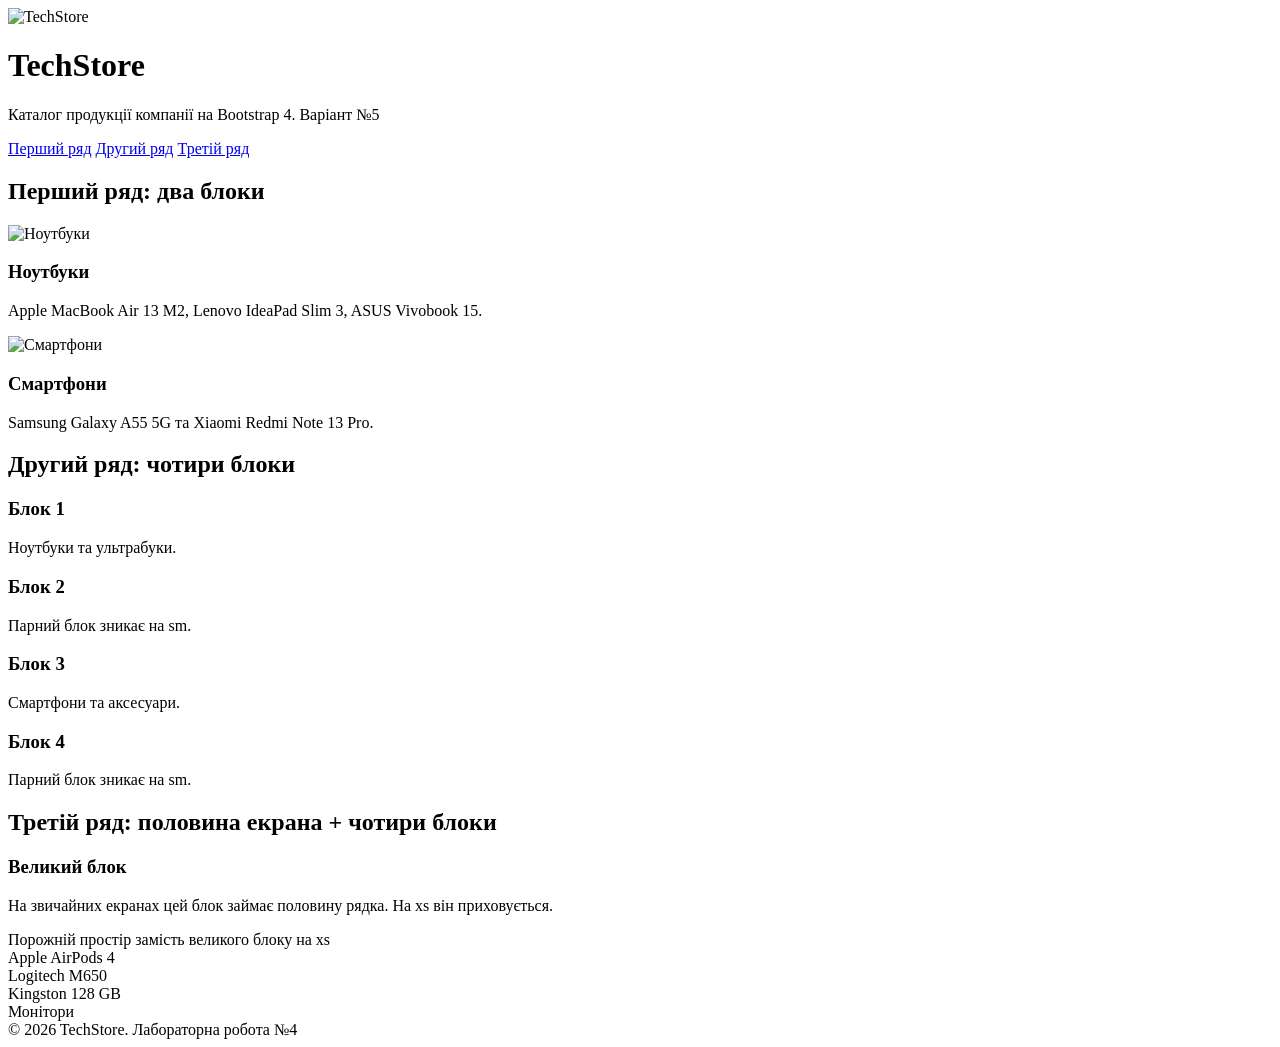
==== site.html @ 72d88a69 "Add files via upload" ====
<!DOCTYPE html>
<html lang="uk">
<head>
  <meta charset="UTF-8">
  <meta name="viewport" content="width=device-width, initial-scale=1, shrink-to-fit=no">
  <meta name="description" content="Лабораторна робота №4 Bootstrap 4 TechStore">
  <meta name="keywords" content="Bootstrap 4, TechStore, Grid, адаптивність">
  <meta name="author" content="Курка Євгеній">
  <title>TechStore — Bootstrap 4</title>
  <link rel="stylesheet" href="css/bootstrap.min.css">
  <link rel="stylesheet" href="css/style.css">
</head>
<body>
<header class="page-header text-center py-4 mb-4">
  <div class="container">
    <img src="img/logo.svg" alt="TechStore">
    <h1 class="display-4">TechStore</h1>
    <p class="lead mb-0">Каталог продукції компанії на Bootstrap 4. Варіант №5</p>
  </div>
</header>
<nav class="top-nav mb-4">
  <a href="#row1">Перший ряд</a>
  <a href="#row2">Другий ряд</a>
  <a href="#row3">Третій ряд</a>
</nav>
<main class="container mb-5">
  <section id="row1" class="mb-4">
    <h2 class="h4 mb-3 section-title">Перший ряд: два блоки</h2>
    <div class="row align-items-stretch">
      <div class="col-12 col-sm-6 col-md-5 offset-md-1 col-lg-6 offset-lg-0 mb-3">
        <article class="lab-block lab-block--blue p-4 h-100">
          <img src="img/laptop.svg" alt="Ноутбуки">
          <h3>Ноутбуки</h3>
          <p>Apple MacBook Air 13 M2, Lenovo IdeaPad Slim 3, ASUS Vivobook 15.</p>
        </article>
      </div>
      <div class="col-12 col-sm-6 col-md-5 col-lg-6 mb-3">
        <article class="lab-block lab-block--green p-4 h-100">
          <img src="img/phone.svg" alt="Смартфони">
          <h3>Смартфони</h3>
          <p>Samsung Galaxy A55 5G та Xiaomi Redmi Note 13 Pro.</p>
        </article>
      </div>
    </div>
  </section>
  <section id="row2" class="mb-4">
    <h2 class="h4 mb-3 section-title">Другий ряд: чотири блоки</h2>
    <div class="row">
      <div class="col-12 col-sm-6 col-md-3 mb-3">
        <article class="lab-block p-4 h-100"><h3>Блок 1</h3><p>Ноутбуки та ультрабуки.</p></article>
      </div>
      <div class="col-12 col-sm-6 col-md-3 mb-3 d-sm-none d-md-block">
        <article class="lab-block lab-block--yellow p-4 h-100"><h3>Блок 2</h3><p>Парний блок зникає на sm.</p></article>
      </div>
      <div class="col-12 col-sm-6 col-md-3 mb-3">
        <article class="lab-block p-4 h-100"><h3>Блок 3</h3><p>Смартфони та аксесуари.</p></article>
      </div>
      <div class="col-12 col-sm-6 col-md-3 mb-3 d-sm-none d-md-block">
        <article class="lab-block lab-block--pink p-4 h-100"><h3>Блок 4</h3><p>Парний блок зникає на sm.</p></article>
      </div>
    </div>
  </section>
  <section id="row3" class="mb-4">
    <h2 class="h4 mb-3 section-title">Третій ряд: половина екрана + чотири блоки</h2>
    <div class="row">
      <div class="col-12 col-md-6 mb-3 d-none d-sm-block">
        <article class="lab-block lab-block--dark p-4 h-100">
          <h3>Великий блок</h3>
          <p>На звичайних екранах цей блок займає половину рядка. На xs він приховується.</p>
        </article>
      </div>
      <div class="col-12 mb-3 d-block d-sm-none">
        <div class="empty-xs">Порожній простір замість великого блоку на xs</div>
      </div>
      <div class="col-12 col-md-6 mb-3">
        <div class="row">
          <div class="col-12 col-sm-6 mb-3"><article class="lab-block small-block p-4">Apple AirPods 4</article></div>
          <div class="col-12 col-sm-6 mb-3"><article class="lab-block small-block p-4">Logitech M650</article></div>
          <div class="col-12 col-sm-6 mb-3"><article class="lab-block small-block p-4">Kingston 128 GB</article></div>
          <div class="col-12 col-sm-6 mb-3"><article class="lab-block small-block p-4">Монітори</article></div>
        </div>
      </div>
    </div>
  </section>
</main>
<footer class="footer">© 2026 TechStore. Лабораторна робота №4</footer>
<script src="js/bootstrap.bundle.min.js"></script>
</body></html>
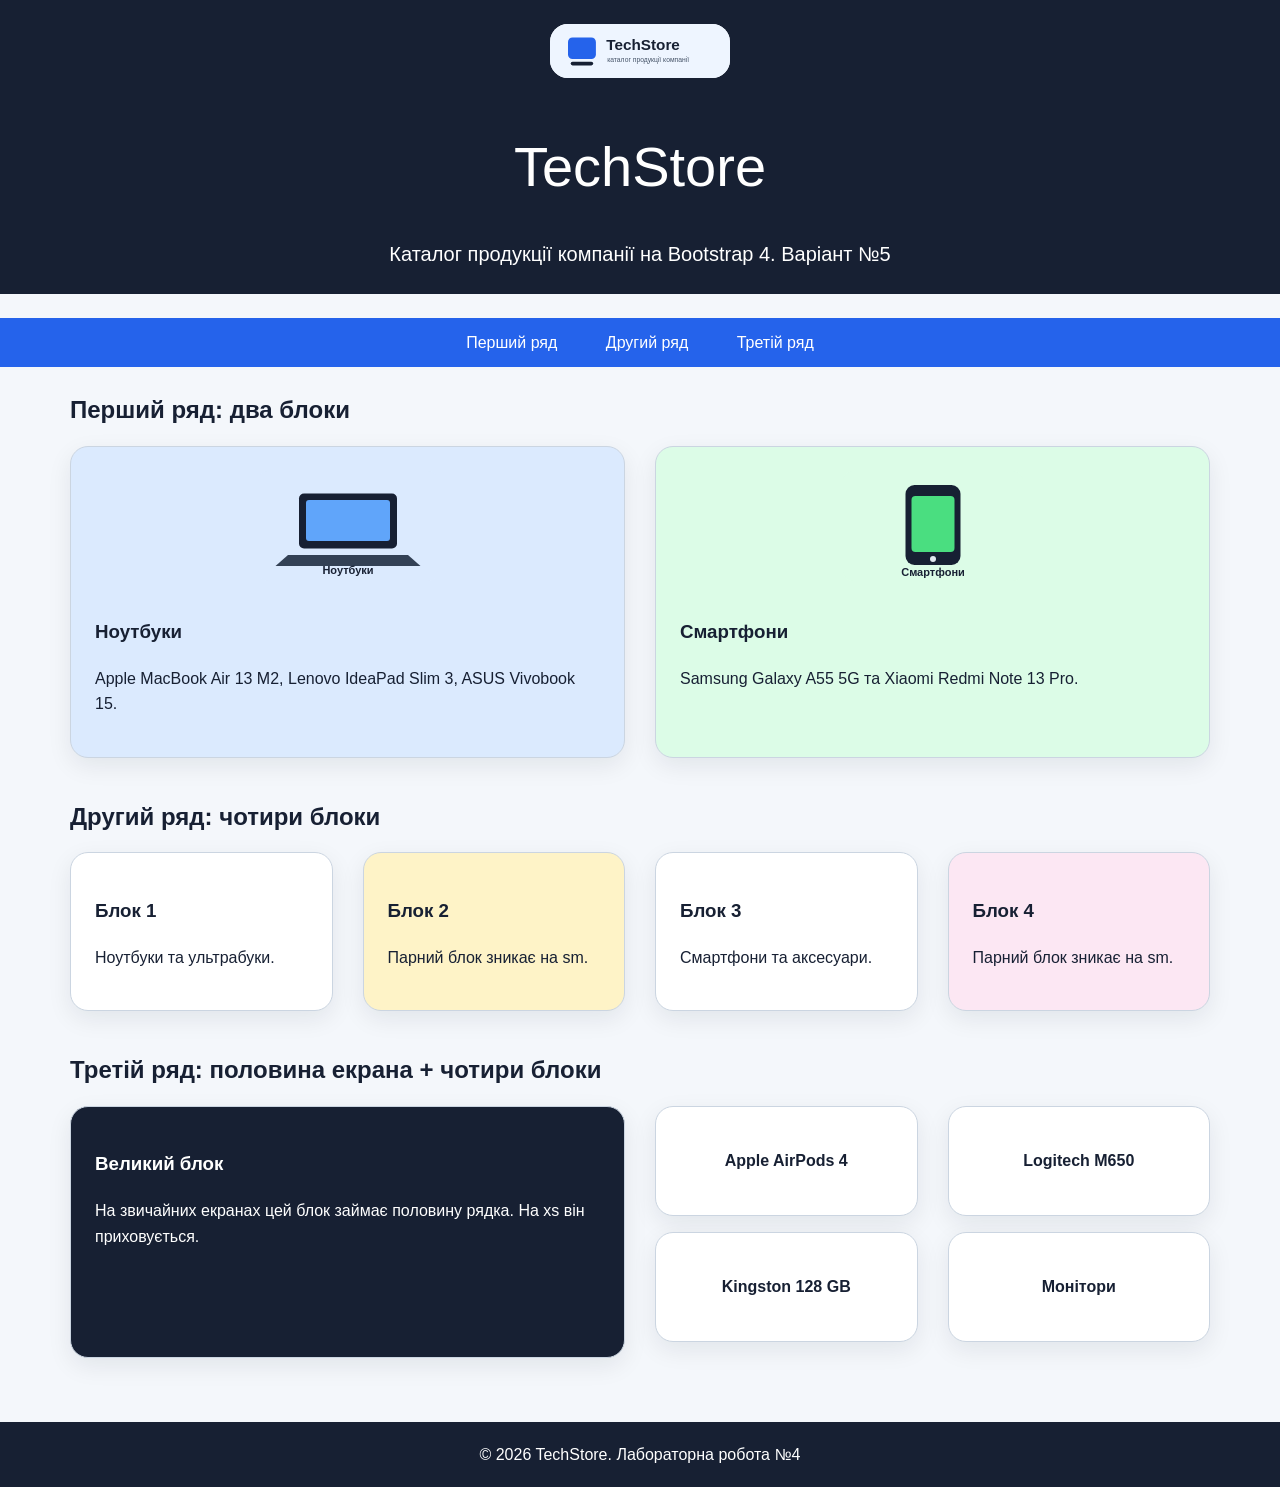
==== commit ba072915: "Add files via upload" ====
--- a/site.html
+++ b/site.html
@@ -69,8 +69,8 @@
           <p>На звичайних екранах цей блок займає половину рядка. На xs він приховується.</p>
         </article>
       </div>
-      <div class="col-12 mb-3 d-block d-sm-none">
-        <div class="empty-xs">Порожній простір замість великого блоку на xs</div>
+      <div class="col-12 mb-3 d-block d-sm-none empty-xs">
+        <div class="empty-xs"></div>
       </div>
       <div class="col-12 col-md-6 mb-3">
         <div class="row">
--- a/css/style.css
+++ b/css/style.css
@@ -0,0 +1,2 @@
+
+*{box-sizing:border-box}body{margin:0;font-family:Arial,Verdana,sans-serif;background:#f4f7fb;color:#172033;line-height:1.6}.page-header{background:#172033;color:#fff}.page-header img{width:180px;max-width:100%;background:#fff;border-radius:18px;margin-bottom:10px}.top-nav{background:#2563eb;padding:12px;text-align:center}.top-nav a{color:#fff;text-decoration:none;margin:0 10px;padding:8px 12px;border-radius:10px}.top-nav a:hover{background:#1d4ed8;text-decoration:none}.section-title{font-weight:700;color:#172033}.lab-block{border-radius:18px;border:1px solid #cbd5e1;box-shadow:0 8px 24px rgba(15,23,42,.08);background:#fff;transition:.3s;min-height:150px}.lab-block:hover{transform:translateY(-4px)}.lab-block--blue{background:#dbeafe}.lab-block--green{background:#dcfce7}.lab-block--yellow{background:#fef3c7}.lab-block--pink{background:#fce7f3}.lab-block--dark{background:#172033;color:#fff}.lab-block img{width:100%;max-height:110px;object-fit:contain;margin-bottom:10px}.small-block{min-height:110px;display:flex;align-items:center;justify-content:center;text-align:center;font-weight:700}.footer{background:#172033;color:#fff;padding:20px;text-align:center}@media(max-width:575.98px){.display-4{font-size:2.2rem}.top-nav{display:block}.top-nav a{display:block;margin:5px 0}.lab-block{min-height:auto}}
